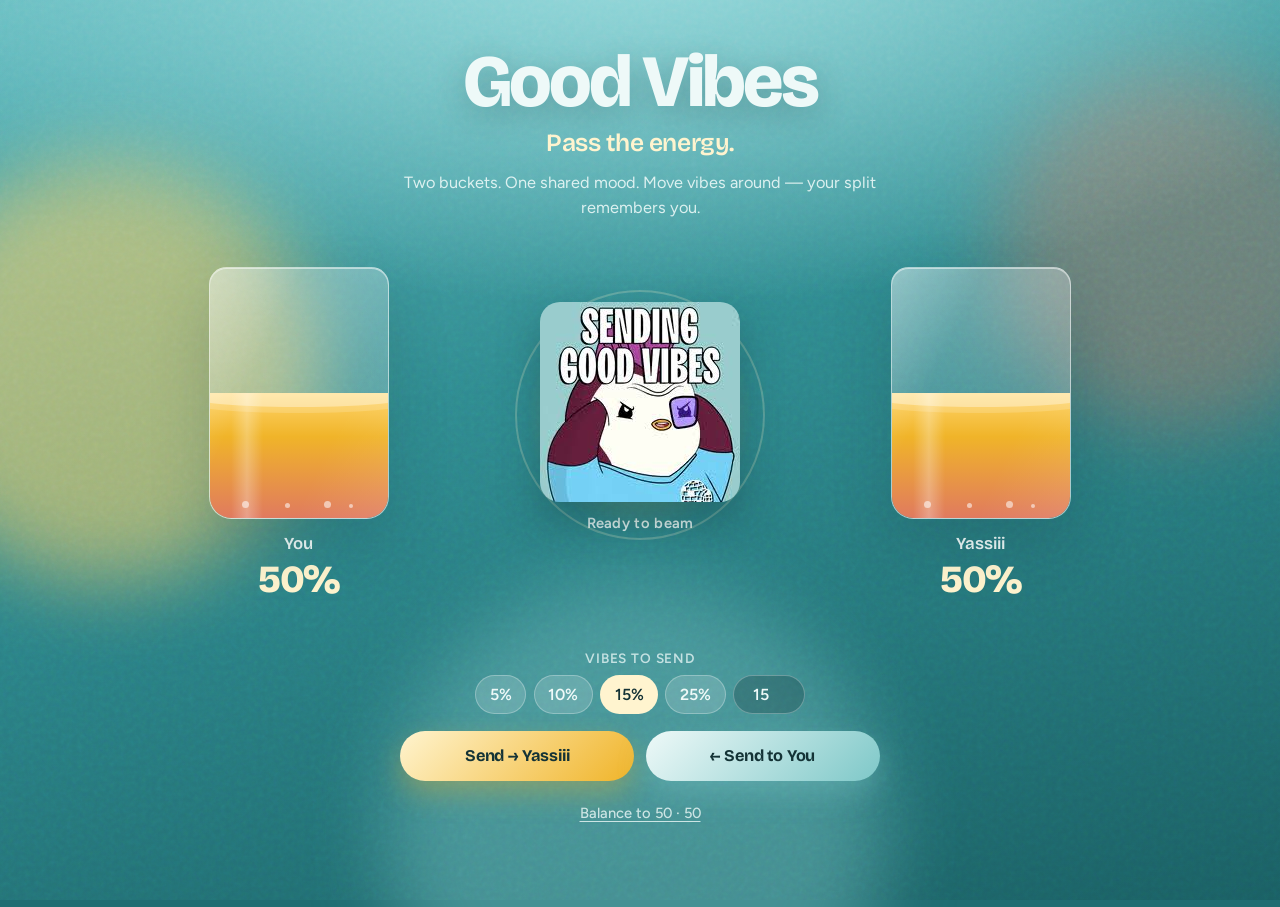
==== index.html @ e9e6fb1e "Add files via upload" ====
<!DOCTYPE html>
<html lang="en">
  <head>
    <meta charset="UTF-8" />
    <meta name="viewport" content="width=device-width, initial-scale=1.0" />
    <title>Good Vibes Share</title>
    <meta
      name="description"
      content="Share positive energy between two vibe buckets. Your balance sticks around — no account needed."
    />
    <link rel="preconnect" href="https://fonts.googleapis.com" />
    <link rel="preconnect" href="https://fonts.gstatic.com" crossorigin />
    <link
      href="https://fonts.googleapis.com/css2?family=Bricolage+Grotesque:opsz,wght@12..96,600;12..96,800&family=Figtree:wght@400;500;600&display=swap"
      rel="stylesheet"
    />
    <link rel="stylesheet" href="styles.css" />
  </head>
  <body>
    <div class="atmosphere" aria-hidden="true">
      <div class="orb orb-a"></div>
      <div class="orb orb-b"></div>
      <div class="orb orb-c"></div>
      <div class="floaters" id="floaters"></div>
      <div class="grain"></div>
    </div>

    <main class="stage">
      <header class="brand">
        <p class="brand__name">Good Vibes</p>
        <h1 class="brand__line">Pass the energy.</h1>
        <p class="brand__sub">
          Two buckets. One shared mood. Move vibes around — your split remembers you.
        </p>
      </header>

      <section class="arena" aria-label="Vibe buckets">
        <article class="bucket" data-side="left">
          <div class="bucket__jar">
            <div class="bucket__liquid" id="liquid-left">
              <span class="bucket__shine"></span>
              <span class="bucket__wave"></span>
              <span class="bucket__wave bucket__wave--2"></span>
              <span class="bubbles" aria-hidden="true">
                <i></i><i></i><i></i><i></i>
              </span>
            </div>
            <div class="bucket__glass"></div>
          </div>
          <div class="bucket__meta">
            <h2 class="bucket__label">You</h2>
            <p class="bucket__pct" id="pct-left">50%</p>
          </div>
        </article>

        <div class="transmitter">
          <div class="transmitter__aura" aria-hidden="true"></div>
          <div class="transmitter__ring transmitter__ring--idle" aria-hidden="true"></div>
          <div class="transmitter__ring transmitter__ring--idle transmitter__ring--idle-2" aria-hidden="true"></div>
          <div class="transmitter__ring" aria-hidden="true"></div>
          <div class="transmitter__ring transmitter__ring--delay" aria-hidden="true"></div>
          <img
            class="transmitter__img"
            src="assets/vibe-sender.jpeg"
            width="200"
            height="200"
            alt="Cartoon bird intensely sending good vibes"
          />
          <p class="transmitter__caption" id="status">Ready to beam</p>
        </div>

        <article class="bucket" data-side="right">
          <div class="bucket__jar">
            <div class="bucket__liquid" id="liquid-right">
              <span class="bucket__shine"></span>
              <span class="bucket__wave"></span>
              <span class="bucket__wave bucket__wave--2"></span>
              <span class="bubbles" aria-hidden="true">
                <i></i><i></i><i></i><i></i>
              </span>
            </div>
            <div class="bucket__glass"></div>
          </div>
          <div class="bucket__meta">
            <h2 class="bucket__label">Yassiii</h2>
            <p class="bucket__pct" id="pct-right">50%</p>
          </div>
        </article>
      </section>

      <section class="controls" aria-label="Share vibes">
        <label class="amount">
          <span class="amount__label">Vibes to send</span>
          <div class="amount__row">
            <button type="button" class="chip" data-amount="5">5%</button>
            <button type="button" class="chip" data-amount="10">10%</button>
            <button type="button" class="chip is-active" data-amount="15">15%</button>
            <button type="button" class="chip" data-amount="25">25%</button>
            <input
              id="amount"
              class="amount__input"
              type="number"
              min="1"
              max="100"
              value="15"
              inputmode="numeric"
              aria-label="Custom percentage"
            />
          </div>
        </label>

        <div class="actions">
          <button type="button" class="send send--to-right" id="send-right">
            Send → Yassiii
          </button>
          <button type="button" class="send send--to-left" id="send-left">
            ← Send to You
          </button>
        </div>

        <button type="button" class="reset" id="reset">Balance to 50 · 50</button>
      </section>
    </main>

    <div class="beam-layer" id="beams" aria-hidden="true"></div>

    <script src="app.js"></script>
  </body>
</html>
---- styles.css ----
:root {
  --teal-deep: #1a5f63;
  --teal: #2f8a8f;
  --teal-soft: #7ec8c8;
  --sky: #b8e4e6;
  --foam: #eef9f8;
  --ink: #143336;
  --ink-soft: rgba(20, 51, 54, 0.72);
  --amber: #f0b429;
  --amber-hot: #ffd56a;
  --coral: #e07a5f;
  --plum: #5c3a4a;
  --glass: rgba(255, 255, 255, 0.22);
  --glass-edge: rgba(255, 255, 255, 0.55);
  --shadow: 0 24px 60px rgba(20, 51, 54, 0.18);
  --ease: cubic-bezier(0.22, 1, 0.36, 1);
  --left: 50;
  --right: 50;
}

*,
*::before,
*::after {
  box-sizing: border-box;
}

html {
  scroll-behavior: smooth;
}

body {
  margin: 0;
  min-height: 100vh;
  font-family: "Figtree", system-ui, sans-serif;
  color: var(--ink);
  background: #1f6d72;
  overflow-x: hidden;
}

.atmosphere {
  position: fixed;
  inset: 0;
  z-index: 0;
  background:
    radial-gradient(120% 80% at 50% -10%, #9fe0e2 0%, transparent 55%),
    linear-gradient(165deg, #5fb8bc 0%, #2f8a8f 42%, #1a5f63 100%);
  pointer-events: none;
}

.orb {
  position: absolute;
  border-radius: 50%;
  filter: blur(40px);
  opacity: 0.55;
  animation: drift 18s var(--ease) infinite alternate;
}

.orb-a {
  width: min(48vw, 420px);
  height: min(48vw, 420px);
  left: -8%;
  top: 18%;
  background: #ffd56a;
  animation-duration: 22s;
}

.orb-b {
  width: min(40vw, 360px);
  height: min(40vw, 360px);
  right: -6%;
  top: 8%;
  background: #e07a5f;
  opacity: 0.35;
  animation-duration: 16s;
  animation-delay: -4s;
}

.orb-c {
  width: min(55vw, 500px);
  height: min(55vw, 500px);
  left: 30%;
  bottom: -20%;
  background: #7ec8c8;
  opacity: 0.4;
  animation-duration: 26s;
  animation-delay: -8s;
}

.grain {
  position: absolute;
  inset: 0;
  opacity: 0.12;
  background-image: url("data:image/svg+xml,%3Csvg viewBox='0 0 200 200' xmlns='http://www.w3.org/2000/svg'%3E%3Cfilter id='n'%3E%3CfeTurbulence type='fractalNoise' baseFrequency='0.85' numOctaves='4' stitchTiles='stitch'/%3E%3C/filter%3E%3Crect width='100%25' height='100%25' filter='url(%23n)'/%3E%3C/svg%3E");
  mix-blend-mode: overlay;
}

@keyframes drift {
  from {
    transform: translate3d(0, 0, 0) scale(1);
  }
  to {
    transform: translate3d(24px, -30px, 0) scale(1.08);
  }
}

.stage {
  position: relative;
  z-index: 1;
  width: min(1100px, calc(100% - 2rem));
  margin: 0 auto;
  padding: clamp(1.5rem, 4vw, 3rem) 0 clamp(3rem, 8vw, 5rem);
  display: grid;
  gap: clamp(1.75rem, 4vw, 3rem);
}

.brand {
  text-align: center;
  max-width: 34rem;
  margin: 0 auto;
  animation: rise 0.9s var(--ease) both;
}

.brand__name {
  margin: 0;
  font-family: "Bricolage Grotesque", sans-serif;
  font-weight: 800;
  font-size: clamp(2.6rem, 8vw, 4.6rem);
  letter-spacing: -0.04em;
  line-height: 0.95;
  color: var(--foam);
  text-shadow: 0 8px 30px rgba(20, 51, 54, 0.25);
  animation: title-glow 3.5s ease-in-out infinite;
}

@keyframes title-glow {
  0%,
  100% {
    text-shadow: 0 8px 30px rgba(20, 51, 54, 0.25);
    filter: brightness(1);
  }
  50% {
    text-shadow:
      0 8px 30px rgba(20, 51, 54, 0.25),
      0 0 28px rgba(255, 244, 207, 0.45);
    filter: brightness(1.08);
  }
}

.floaters {
  position: absolute;
  inset: 0;
  overflow: hidden;
}

.floater {
  position: absolute;
  bottom: -40px;
  width: 8px;
  height: 8px;
  border-radius: 50%;
  background: radial-gradient(circle, #fff4cf 0%, rgba(240, 180, 41, 0.5) 55%, transparent 70%);
  opacity: 0;
  animation: float-up linear infinite;
  filter: blur(0.2px);
}

@keyframes float-up {
  0% {
    opacity: 0;
    transform: translateY(0) scale(0.5);
  }
  12% {
    opacity: 0.85;
  }
  100% {
    opacity: 0;
    transform: translateY(-110vh) scale(1.15) translateX(20px);
  }
}

.brand__line {
  margin: 0.65rem 0 0;
  font-family: "Bricolage Grotesque", sans-serif;
  font-weight: 600;
  font-size: clamp(1.15rem, 3vw, 1.55rem);
  letter-spacing: -0.02em;
  color: #fff4cf;
}

.brand__sub {
  margin: 0.75rem 0 0;
  font-size: 1.02rem;
  line-height: 1.5;
  color: rgba(238, 249, 248, 0.88);
}

.arena {
  display: grid;
  grid-template-columns: 1fr auto 1fr;
  align-items: end;
  gap: clamp(0.75rem, 3vw, 2rem);
  animation: rise 1s var(--ease) 0.12s both;
}

.bucket {
  display: grid;
  justify-items: center;
  gap: 0.85rem;
}

.bucket__jar {
  position: relative;
  width: min(100%, 180px);
  aspect-ratio: 3 / 4.2;
  border-radius: 1.1rem 1.1rem 1.4rem 1.4rem;
  background: linear-gradient(180deg, rgba(255, 255, 255, 0.28), rgba(255, 255, 255, 0.08));
  border: 1.5px solid var(--glass-edge);
  box-shadow: var(--shadow), inset 0 1px 0 rgba(255, 255, 255, 0.5);
  overflow: hidden;
  backdrop-filter: blur(8px);
}

.bucket__liquid {
  position: absolute;
  left: 0;
  right: 0;
  bottom: 0;
  height: calc(var(--fill, 50) * 1%);
  background:
    linear-gradient(180deg, var(--amber-hot) 0%, var(--amber) 35%, var(--coral) 100%);
  transition: height 0.85s var(--ease);
  overflow: hidden;
}

.bucket__wave {
  position: absolute;
  left: -20%;
  top: -14px;
  width: 140%;
  height: 28px;
  border-radius: 50%;
  background: rgba(255, 255, 255, 0.35);
  animation: wave 2.4s ease-in-out infinite;
}

.bucket__wave--2 {
  top: -8px;
  opacity: 0.45;
  animation: wave 3.2s ease-in-out infinite reverse;
  animation-delay: -0.6s;
}

.bubbles {
  position: absolute;
  inset: 0;
  pointer-events: none;
}

.bubbles i {
  position: absolute;
  bottom: 8%;
  width: 7px;
  height: 7px;
  border-radius: 50%;
  background: rgba(255, 255, 255, 0.55);
  animation: bubble 3.6s ease-in infinite;
}

.bubbles i:nth-child(1) {
  left: 18%;
  animation-duration: 3.2s;
}
.bubbles i:nth-child(2) {
  left: 42%;
  width: 5px;
  height: 5px;
  animation-duration: 4.1s;
  animation-delay: 0.7s;
}
.bubbles i:nth-child(3) {
  left: 64%;
  animation-duration: 3.8s;
  animation-delay: 1.2s;
}
.bubbles i:nth-child(4) {
  left: 78%;
  width: 4px;
  height: 4px;
  animation-duration: 2.9s;
  animation-delay: 0.3s;
}

@keyframes bubble {
  0% {
    transform: translateY(0) scale(0.7);
    opacity: 0;
  }
  20% {
    opacity: 0.8;
  }
  100% {
    transform: translateY(-120%) scale(1);
    opacity: 0;
  }
}

.bucket__shine {
  position: absolute;
  inset: 0 auto 0 12%;
  width: 18%;
  background: linear-gradient(90deg, transparent, rgba(255, 255, 255, 0.28), transparent);
}

.bucket__glass {
  position: absolute;
  inset: 0;
  background: linear-gradient(115deg, rgba(255, 255, 255, 0.28) 0%, transparent 32%, transparent 68%, rgba(255, 255, 255, 0.1) 100%);
  pointer-events: none;
}

.bucket__meta {
  text-align: center;
}

.bucket__label {
  margin: 0;
  font-family: "Bricolage Grotesque", sans-serif;
  font-size: 1.05rem;
  font-weight: 600;
  color: var(--foam);
}

.bucket__pct {
  margin: 0.15rem 0 0;
  font-family: "Bricolage Grotesque", sans-serif;
  font-size: clamp(1.8rem, 5vw, 2.4rem);
  font-weight: 800;
  letter-spacing: -0.03em;
  color: #fff4cf;
  transition: transform 0.35s var(--ease);
}

.bucket.is-pulse .bucket__pct {
  transform: scale(1.08);
}

.bucket.is-pulse .bucket__jar {
  animation: jar-glow 0.7s var(--ease);
}

@keyframes wave {
  0%,
  100% {
    transform: translateX(0) scaleY(1);
  }
  50% {
    transform: translateX(10%) scaleY(1.15);
  }
}

@keyframes jar-glow {
  0%,
  100% {
    box-shadow: var(--shadow), inset 0 1px 0 rgba(255, 255, 255, 0.5);
  }
  50% {
    box-shadow:
      0 0 0 4px rgba(255, 213, 106, 0.35),
      0 24px 60px rgba(20, 51, 54, 0.18),
      inset 0 1px 0 rgba(255, 255, 255, 0.5);
  }
}

.transmitter {
  position: relative;
  display: grid;
  justify-items: center;
  gap: 0.75rem;
  padding-bottom: 2.2rem;
  align-self: center;
}

.transmitter__aura {
  position: absolute;
  top: 50%;
  left: 50%;
  width: min(48vw, 230px);
  aspect-ratio: 1;
  translate: -50% -58%;
  border-radius: 50%;
  background: radial-gradient(circle, rgba(255, 213, 106, 0.45) 0%, transparent 70%);
  animation: aura-breathe 2.8s ease-in-out infinite;
  pointer-events: none;
  z-index: 1;
}

.transmitter__img {
  position: relative;
  z-index: 2;
  width: min(42vw, 200px);
  height: auto;
  border-radius: 1.25rem;
  box-shadow: 0 18px 40px rgba(20, 51, 54, 0.35);
  transform-origin: center;
  animation: float-bob 3.4s ease-in-out infinite;
  transition: filter 0.35s var(--ease);
}

.transmitter.is-sending .transmitter__img {
  animation: concentrate 0.9s var(--ease);
  filter: saturate(1.2) contrast(1.08) brightness(1.05);
}

.transmitter__ring {
  position: absolute;
  top: 50%;
  left: 50%;
  width: min(52vw, 250px);
  aspect-ratio: 1;
  translate: -50% -58%;
  border: 2px solid rgba(255, 244, 207, 0.35);
  border-radius: 50%;
  opacity: 0;
  pointer-events: none;
  z-index: 1;
}

.transmitter__ring--idle {
  opacity: 0.35;
  animation: idle-ring 3.2s ease-out infinite;
}

.transmitter__ring--idle-2 {
  animation-delay: 1.6s;
}

.transmitter.is-sending .transmitter__ring:not(.transmitter__ring--idle) {
  animation: ripple 1s var(--ease);
}

.transmitter.is-sending .transmitter__ring--delay {
  animation-delay: 0.18s;
}

.transmitter__caption {
  margin: 0;
  font-size: 0.92rem;
  font-weight: 600;
  letter-spacing: 0.02em;
  color: rgba(238, 249, 248, 0.9);
  min-height: 1.25em;
  transition: opacity 0.25s ease, transform 0.25s ease;
}

.transmitter__caption.is-flash {
  animation: caption-pop 0.55s var(--ease);
}

@keyframes float-bob {
  0%,
  100% {
    transform: translateY(0) rotate(0deg);
  }
  50% {
    transform: translateY(-10px) rotate(0.6deg);
  }
}

@keyframes aura-breathe {
  0%,
  100% {
    opacity: 0.45;
    transform: scale(0.92);
  }
  50% {
    opacity: 0.85;
    transform: scale(1.08);
  }
}

@keyframes idle-ring {
  0% {
    opacity: 0.45;
    transform: scale(0.78);
  }
  100% {
    opacity: 0;
    transform: scale(1.2);
  }
}

@keyframes caption-pop {
  0% {
    transform: translateY(4px);
    opacity: 0.4;
  }
  40% {
    transform: translateY(-2px);
    opacity: 1;
  }
  100% {
    transform: translateY(0);
    opacity: 1;
  }
}

@keyframes concentrate {
  0%,
  100% {
    transform: scale(1) rotate(0deg);
  }
  30% {
    transform: scale(1.04) rotate(-1.5deg);
  }
  55% {
    transform: scale(0.98) rotate(1.5deg);
  }
  75% {
    transform: scale(1.06) rotate(0deg);
  }
}

@keyframes ripple {
  0% {
    opacity: 0.7;
    transform: scale(0.72);
  }
  100% {
    opacity: 0;
    transform: scale(1.25);
  }
}

.controls {
  display: grid;
  gap: 1.1rem;
  justify-items: center;
  animation: rise 1.05s var(--ease) 0.2s both;
}

.amount {
  display: grid;
  gap: 0.55rem;
  width: min(100%, 420px);
}

.amount__label {
  text-align: center;
  font-size: 0.85rem;
  font-weight: 600;
  letter-spacing: 0.06em;
  text-transform: uppercase;
  color: rgba(238, 249, 248, 0.75);
}

.amount__row {
  display: flex;
  flex-wrap: wrap;
  justify-content: center;
  gap: 0.45rem;
}

.chip,
.amount__input,
.send,
.reset {
  font: inherit;
  border: 0;
  cursor: pointer;
}

.chip {
  padding: 0.55rem 0.85rem;
  border-radius: 999px;
  background: rgba(255, 255, 255, 0.16);
  color: var(--foam);
  border: 1px solid rgba(255, 255, 255, 0.28);
  font-weight: 600;
  transition: background 0.2s ease, transform 0.2s ease;
}

.chip:hover {
  background: rgba(255, 255, 255, 0.28);
}

.chip.is-active {
  background: #fff4cf;
  color: var(--ink);
  border-color: transparent;
}

.amount__input {
  width: 4.5rem;
  padding: 0.55rem 0.65rem;
  border-radius: 999px;
  text-align: center;
  background: rgba(20, 51, 54, 0.28);
  color: var(--foam);
  border: 1px solid rgba(255, 255, 255, 0.28);
  font-weight: 600;
}

.amount__input:focus {
  outline: 2px solid #fff4cf;
  outline-offset: 2px;
}

.actions {
  display: flex;
  flex-wrap: wrap;
  justify-content: center;
  gap: 0.7rem;
  width: min(100%, 480px);
}

.send {
  flex: 1 1 180px;
  padding: 0.95rem 1.2rem;
  border-radius: 999px;
  font-family: "Bricolage Grotesque", sans-serif;
  font-weight: 700;
  font-size: 1.02rem;
  letter-spacing: -0.01em;
  transition: transform 0.2s var(--ease), box-shadow 0.2s ease, filter 0.2s ease;
}

.send:hover {
  transform: translateY(-2px);
  filter: brightness(1.05);
}

.send:active {
  transform: translateY(0);
}

.send:disabled {
  opacity: 0.45;
  cursor: not-allowed;
  transform: none;
  filter: none;
}

.send--to-right {
  background: linear-gradient(135deg, #fff4cf, #f0b429);
  color: var(--ink);
  box-shadow: 0 12px 28px rgba(240, 180, 41, 0.35);
}

.send--to-left {
  background: linear-gradient(135deg, #eef9f8, #7ec8c8);
  color: var(--ink);
  box-shadow: 0 12px 28px rgba(126, 200, 200, 0.35);
}

.reset {
  background: transparent;
  color: rgba(238, 249, 248, 0.8);
  text-decoration: underline;
  text-underline-offset: 0.2em;
  font-size: 0.92rem;
  font-weight: 500;
  padding: 0.35rem;
}

.reset:hover {
  color: #fff4cf;
}

.beam-layer {
  position: fixed;
  inset: 0;
  pointer-events: none;
  z-index: 3;
  overflow: hidden;
}

.spark {
  position: absolute;
  width: 10px;
  height: 10px;
  border-radius: 50%;
  background: radial-gradient(circle, #fff4cf 0%, #f0b429 55%, transparent 70%);
  animation: spark-fly 0.85s var(--ease) forwards;
  filter: drop-shadow(0 0 6px rgba(255, 213, 106, 0.8));
}

.beam {
  position: absolute;
  height: 3px;
  border-radius: 999px;
  background: linear-gradient(90deg, transparent, #fff4cf, #f0b429, transparent);
  transform-origin: left center;
  opacity: 0;
  animation: beam-flash 0.7s var(--ease) forwards;
  filter: drop-shadow(0 0 8px rgba(255, 213, 106, 0.9));
}

@keyframes beam-flash {
  0% {
    opacity: 0;
    transform: scaleX(0.15);
  }
  35% {
    opacity: 1;
  }
  100% {
    opacity: 0;
    transform: scaleX(1);
  }
}

@keyframes spark-fly {
  0% {
    opacity: 1;
    transform: translate(0, 0) scale(0.6);
  }
  100% {
    opacity: 0;
    transform: translate(var(--dx), var(--dy)) scale(1.2);
  }
}

@keyframes rise {
  from {
    opacity: 0;
    transform: translateY(18px);
  }
  to {
    opacity: 1;
    transform: translateY(0);
  }
}

@media (max-width: 720px) {
  .arena {
    grid-template-columns: 1fr 1fr;
    grid-template-areas:
      "tx tx"
      "left right";
    align-items: start;
  }

  .transmitter {
    grid-area: tx;
    padding-bottom: 0.5rem;
  }

  .bucket[data-side="left"] {
    grid-area: left;
  }

  .bucket[data-side="right"] {
    grid-area: right;
  }

  .bucket__jar {
    width: min(100%, 140px);
  }
}

@media (prefers-reduced-motion: reduce) {
  *,
  *::before,
  *::after {
    animation: none !important;
    transition: none !important;
  }
}
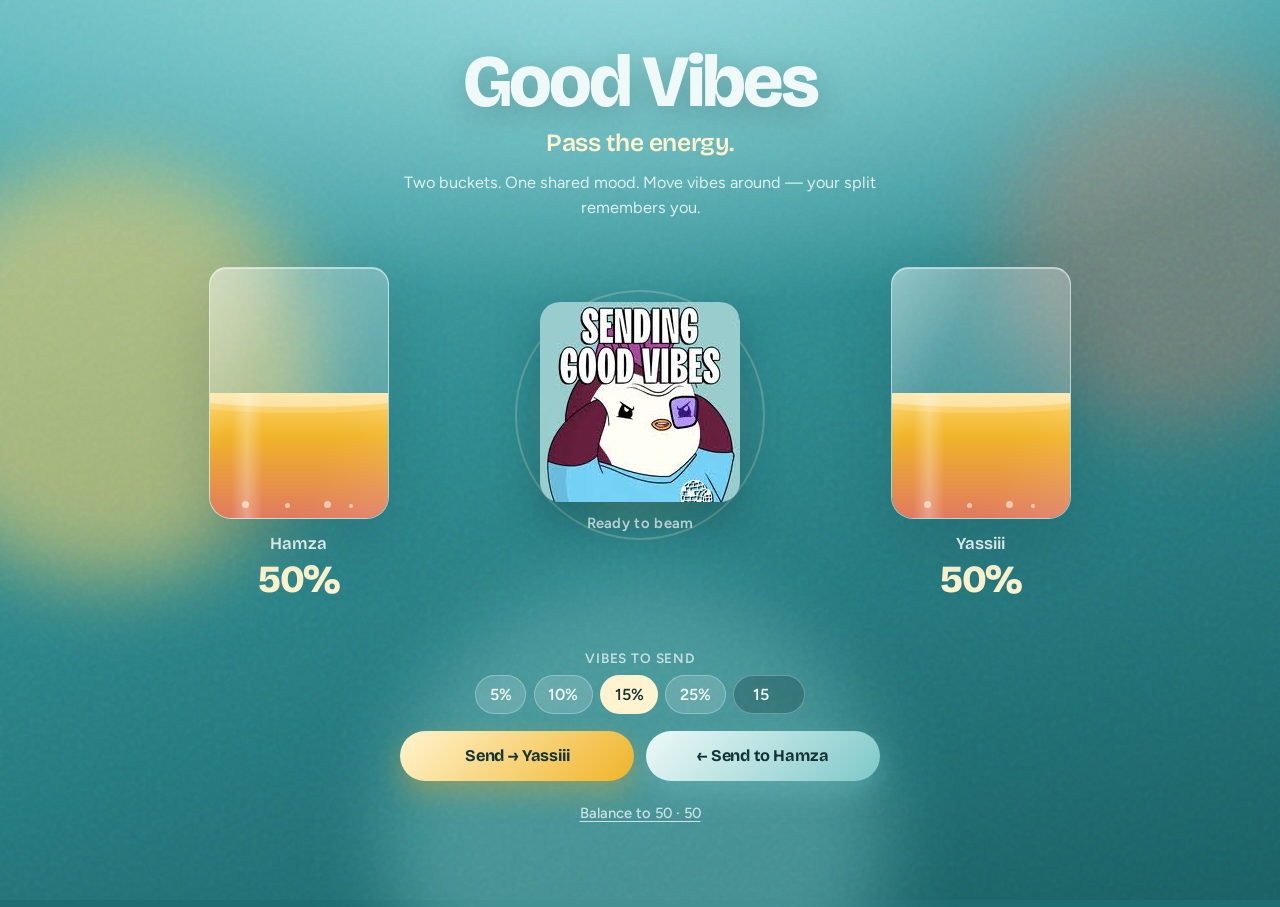
==== commit 74d715d5: "Update index.html" ====
--- a/index.html
+++ b/index.html
@@ -48,7 +48,7 @@
             <div class="bucket__glass"></div>
           </div>
           <div class="bucket__meta">
-            <h2 class="bucket__label">You</h2>
+            <h2 class="bucket__label">Hamza</h2>
             <p class="bucket__pct" id="pct-left">50%</p>
           </div>
         </article>
@@ -114,7 +114,7 @@
             Send → Yassiii
           </button>
           <button type="button" class="send send--to-left" id="send-left">
-            ← Send to You
+            ← Send to Hamza
           </button>
         </div>
 
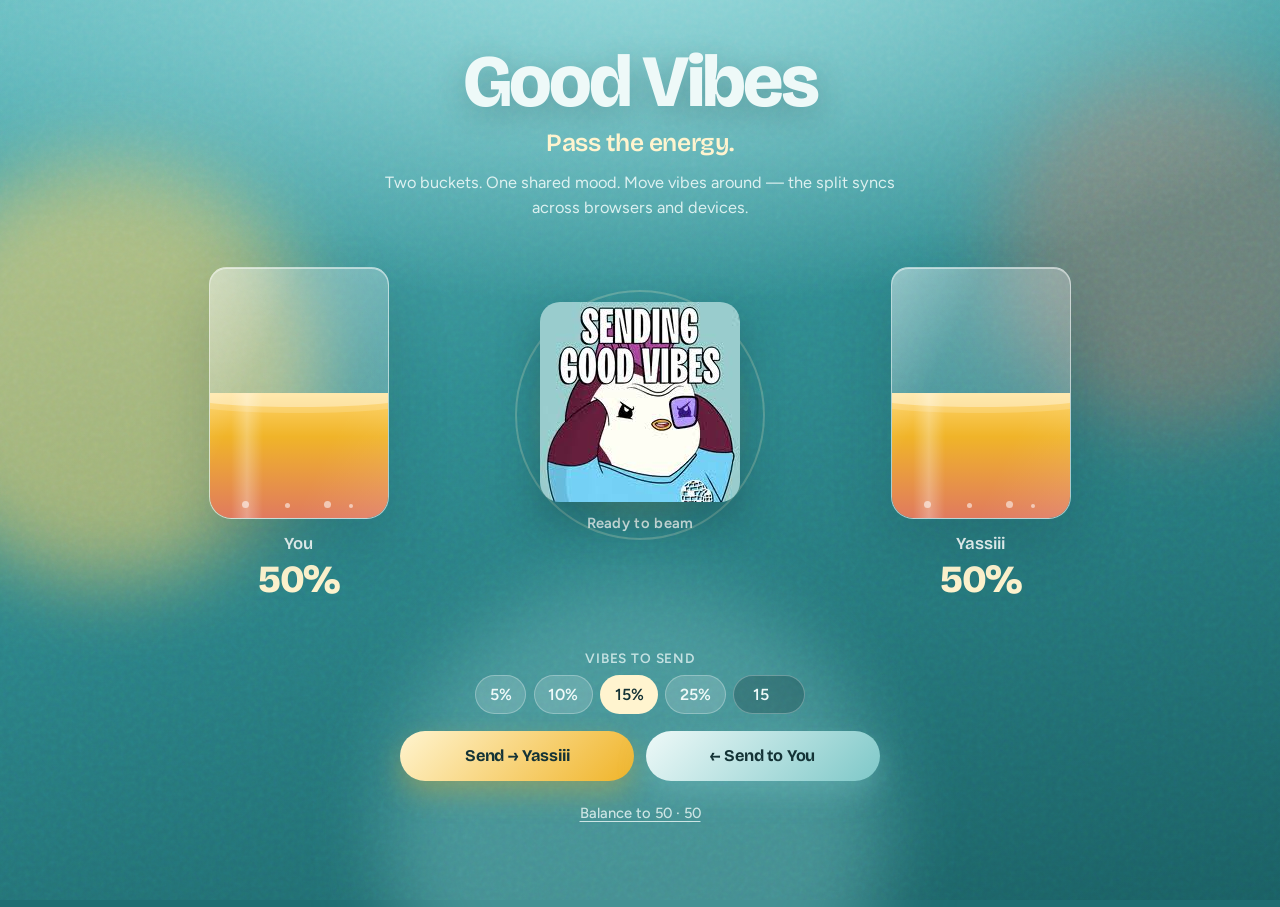
==== commit 0bc50e2c: "Add files via upload" ====
--- a/index.html
+++ b/index.html
@@ -30,7 +30,7 @@
         <p class="brand__name">Good Vibes</p>
         <h1 class="brand__line">Pass the energy.</h1>
         <p class="brand__sub">
-          Two buckets. One shared mood. Move vibes around — your split remembers you.
+          Two buckets. One shared mood. Move vibes around — the split syncs across browsers and devices.
         </p>
       </header>
 
@@ -48,7 +48,7 @@
             <div class="bucket__glass"></div>
           </div>
           <div class="bucket__meta">
-            <h2 class="bucket__label">Hamza</h2>
+            <h2 class="bucket__label">You</h2>
             <p class="bucket__pct" id="pct-left">50%</p>
           </div>
         </article>
@@ -114,7 +114,7 @@
             Send → Yassiii
           </button>
           <button type="button" class="send send--to-left" id="send-left">
-            ← Send to Hamza
+            ← Send to You
           </button>
         </div>
 
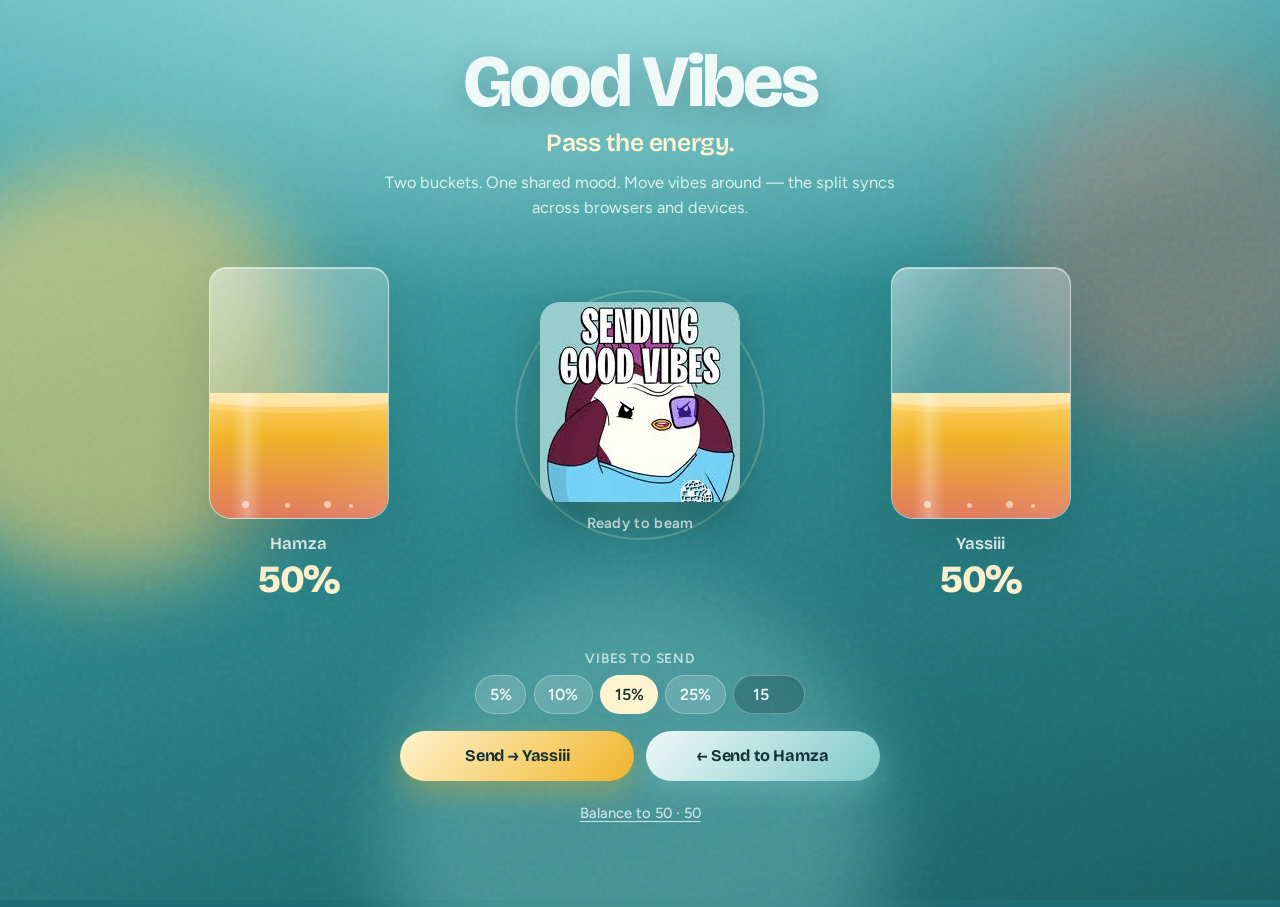
==== commit 2ba1714b: "Update index.html" ====
--- a/index.html
+++ b/index.html
@@ -48,7 +48,7 @@
             <div class="bucket__glass"></div>
           </div>
           <div class="bucket__meta">
-            <h2 class="bucket__label">You</h2>
+            <h2 class="bucket__label">Hamza</h2>
             <p class="bucket__pct" id="pct-left">50%</p>
           </div>
         </article>
@@ -114,7 +114,7 @@
             Send → Yassiii
           </button>
           <button type="button" class="send send--to-left" id="send-left">
-            ← Send to You
+            ← Send to Hamza
           </button>
         </div>
 
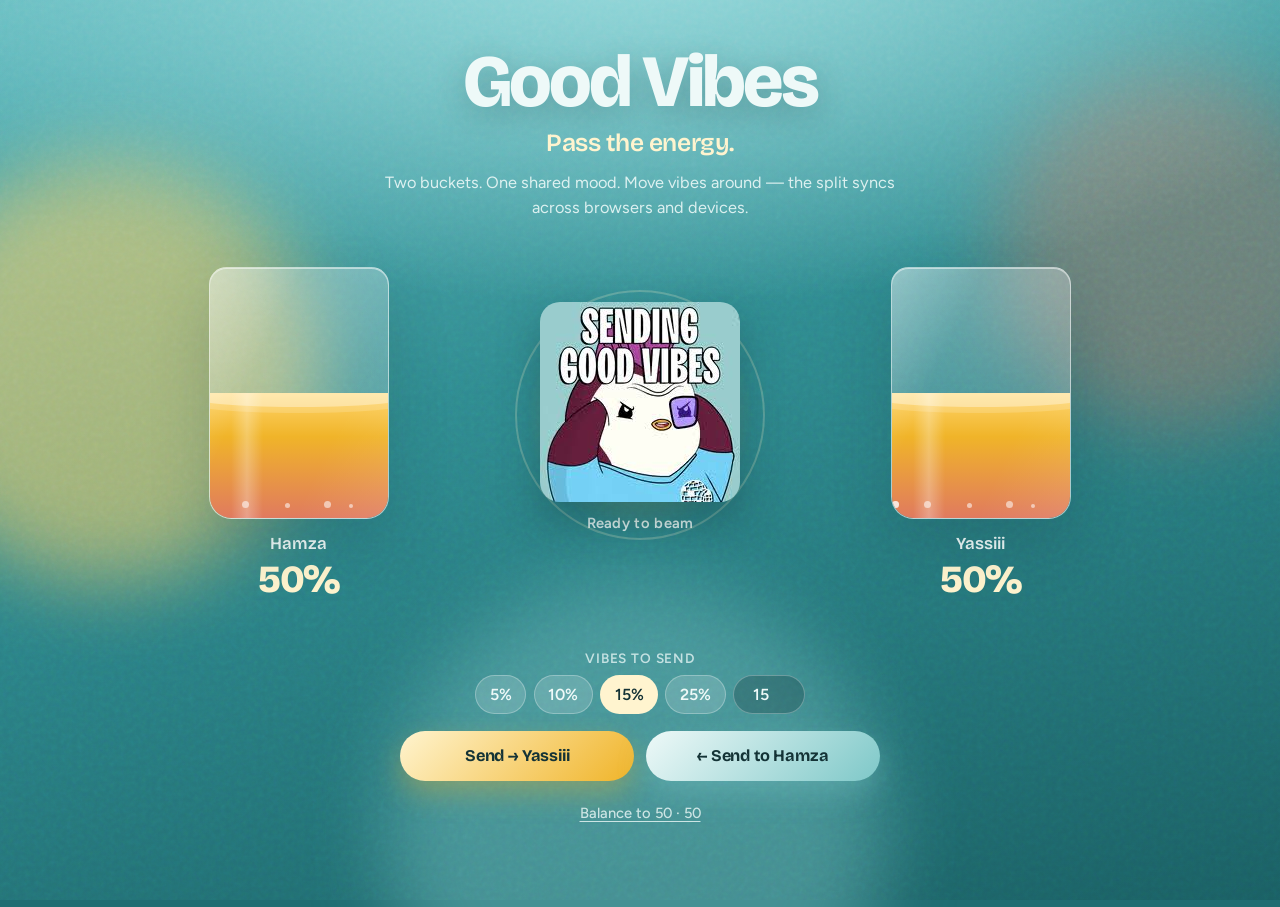
==== commit 63262c94: "Add files via upload" ====
--- a/index.html
+++ b/index.html
@@ -33,6 +33,16 @@
           Two buckets. One shared mood. Move vibes around — the split syncs across browsers and devices.
         </p>
       </header>
+
+      <aside class="emergency-banner" id="emergency-banner" hidden>
+        <p class="emergency-banner__eyebrow">Emergency vibe protocol</p>
+        <p class="emergency-banner__title" id="emergency-message">
+          Yassiii’s bucket can’t hold this much love
+        </p>
+        <p class="emergency-banner__sub">
+          Overflow engaged · send back to Hamza to cool it down
+        </p>
+      </aside>
 
       <section class="arena" aria-label="Vibe buckets">
         <article class="bucket" data-side="left">
@@ -70,13 +80,21 @@
         </div>
 
         <article class="bucket" data-side="right">
+          <div class="bucket__overflow" aria-hidden="true">
+            <div class="bucket__splash"></div>
+            <div class="bucket__wave-lip">
+              <i></i><i></i><i></i>
+            </div>
+            <div class="bucket__cascade bucket__cascade--left"></div>
+            <div class="bucket__cascade bucket__cascade--right"></div>
+          </div>
           <div class="bucket__jar">
             <div class="bucket__liquid" id="liquid-right">
               <span class="bucket__shine"></span>
               <span class="bucket__wave"></span>
               <span class="bucket__wave bucket__wave--2"></span>
               <span class="bubbles" aria-hidden="true">
-                <i></i><i></i><i></i><i></i>
+                <i></i><i></i><i></i><i></i><i></i><i></i>
               </span>
             </div>
             <div class="bucket__glass"></div>
@@ -84,6 +102,7 @@
           <div class="bucket__meta">
             <h2 class="bucket__label">Yassiii</h2>
             <p class="bucket__pct" id="pct-right">50%</p>
+            <p class="bucket__overflow-tag" id="overflow-tag" hidden>OVERFLOW</p>
           </div>
         </article>
       </section>
@@ -100,13 +119,17 @@
               id="amount"
               class="amount__input"
               type="number"
-              min="1"
+              min="0.5"
               max="100"
+              step="0.5"
               value="15"
-              inputmode="numeric"
+              inputmode="decimal"
               aria-label="Custom percentage"
             />
           </div>
+          <p class="amount__hint" id="amount-hint" hidden>
+            Emergency code armed — hit Send → Yassiii to flood the vibes
+          </p>
         </label>
 
         <div class="actions">
@@ -123,6 +146,7 @@
     </main>
 
     <div class="beam-layer" id="beams" aria-hidden="true"></div>
+    <div class="emergency-veil" id="emergency-veil" aria-hidden="true"></div>
 
     <script src="app.js"></script>
   </body>
--- a/styles.css
+++ b/styles.css
@@ -206,6 +206,501 @@
   display: grid;
   justify-items: center;
   gap: 0.85rem;
+  position: relative;
+}
+
+.bucket__overflow {
+  position: absolute;
+  top: -28px;
+  left: 50%;
+  translate: -50% 0;
+  width: min(118%, 210px);
+  height: calc(100% + 28px);
+  z-index: 3;
+  pointer-events: none;
+  opacity: 0;
+  visibility: hidden;
+}
+
+.bucket__splash {
+  position: absolute;
+  top: 10px;
+  left: 50%;
+  width: 78%;
+  aspect-ratio: 1;
+  translate: -50% 0;
+  border-radius: 50%;
+  border: 2px solid rgba(255, 244, 207, 0.45);
+  opacity: 0;
+}
+
+.bucket__wave-lip {
+  position: absolute;
+  top: 6px;
+  left: 14%;
+  right: 14%;
+  height: 28px;
+}
+
+.bucket__wave-lip i {
+  position: absolute;
+  left: 0;
+  right: 0;
+  bottom: 0;
+  height: 18px;
+  border-radius: 50%;
+  background: linear-gradient(180deg, #fff8d6 0%, #ffd56a 55%, #f0b429 100%);
+  box-shadow: 0 4px 14px rgba(240, 180, 41, 0.35);
+}
+
+.bucket__wave-lip i:nth-child(1) {
+  height: 16px;
+  opacity: 0.95;
+}
+
+.bucket__wave-lip i:nth-child(2) {
+  left: -6%;
+  right: -6%;
+  height: 20px;
+  opacity: 0.7;
+  filter: blur(0.4px);
+}
+
+.bucket__wave-lip i:nth-child(3) {
+  left: 8%;
+  right: 8%;
+  height: 14px;
+  opacity: 0.85;
+  background: linear-gradient(180deg, #fff 0%, #fff4cf 40%, transparent 100%);
+}
+
+.bucket__cascade {
+  position: absolute;
+  top: 22px;
+  width: 18px;
+  height: 58%;
+  border-radius: 40px;
+  background:
+    linear-gradient(
+      180deg,
+      rgba(255, 248, 214, 0.95) 0%,
+      rgba(255, 213, 106, 0.85) 28%,
+      rgba(240, 180, 41, 0.55) 62%,
+      transparent 100%
+    );
+  filter: blur(0.3px);
+  mask-image: linear-gradient(180deg, #000 0%, #000 55%, transparent 100%);
+}
+
+.bucket__cascade--left {
+  left: 2%;
+  transform: rotate(8deg);
+  transform-origin: top center;
+}
+
+.bucket__cascade--right {
+  right: 2%;
+  transform: rotate(-8deg);
+  transform-origin: top center;
+  width: 15px;
+}
+
+.bucket__cascade::after {
+  content: "";
+  position: absolute;
+  inset: 0;
+  border-radius: inherit;
+  background: linear-gradient(
+    180deg,
+    transparent 0%,
+    rgba(255, 255, 255, 0.55) 18%,
+    transparent 40%,
+    rgba(255, 255, 255, 0.25) 68%,
+    transparent 100%
+  );
+  background-size: 100% 220%;
+}
+
+.bucket__overflow-tag {
+  margin: 0.2rem 0 0;
+  font-family: "Bricolage Grotesque", sans-serif;
+  font-size: 0.78rem;
+  font-weight: 800;
+  letter-spacing: 0.14em;
+  color: #fff4cf;
+  text-shadow: 0 0 16px rgba(255, 213, 106, 0.8);
+}
+
+.amount__hint {
+  margin: 0.15rem 0 0;
+  text-align: center;
+  font-size: 0.82rem;
+  font-weight: 600;
+  color: #fff4cf;
+  animation: hint-pulse 1.4s ease-in-out infinite;
+}
+
+.emergency-banner {
+  width: min(100%, 36rem);
+  margin: 0 auto;
+  padding: 1rem 1.25rem 1.15rem;
+  text-align: center;
+  border-radius: 1.35rem;
+  background:
+    linear-gradient(145deg, rgba(255, 248, 214, 0.22), rgba(240, 180, 41, 0.16)),
+    rgba(20, 51, 54, 0.28);
+  border: 1px solid rgba(255, 244, 207, 0.45);
+  box-shadow:
+    0 18px 40px rgba(20, 51, 54, 0.2),
+    inset 0 1px 0 rgba(255, 255, 255, 0.28);
+  backdrop-filter: blur(10px);
+  animation: banner-in 0.55s var(--ease) both;
+}
+
+.emergency-banner__eyebrow {
+  margin: 0;
+  font-size: 0.72rem;
+  font-weight: 700;
+  letter-spacing: 0.16em;
+  text-transform: uppercase;
+  color: rgba(255, 244, 207, 0.78);
+}
+
+.emergency-banner__title {
+  margin: 0.4rem 0 0;
+  font-family: "Bricolage Grotesque", sans-serif;
+  font-size: clamp(1.15rem, 3.4vw, 1.55rem);
+  font-weight: 800;
+  letter-spacing: -0.02em;
+  line-height: 1.2;
+  color: #fff8d6;
+  text-shadow: 0 0 24px rgba(255, 213, 106, 0.35);
+}
+
+.emergency-banner__sub {
+  margin: 0.45rem 0 0;
+  font-size: 0.92rem;
+  color: rgba(238, 249, 248, 0.88);
+}
+
+@keyframes hint-pulse {
+  0%,
+  100% {
+    opacity: 0.7;
+  }
+  50% {
+    opacity: 1;
+  }
+}
+
+@keyframes banner-in {
+  from {
+    opacity: 0;
+    transform: translateY(-10px) scale(0.98);
+  }
+  to {
+    opacity: 1;
+    transform: translateY(0) scale(1);
+  }
+}
+
+/* —— Emergency overflow mode —— */
+body.is-emergency {
+  --emergency-glow: rgba(255, 213, 106, 0.55);
+}
+
+body.is-emergency .atmosphere {
+  filter: saturate(1.15) brightness(1.05);
+}
+
+body.is-emergency .orb-a {
+  opacity: 0.85;
+  animation-duration: 8s;
+}
+
+body.is-emergency .orb-b {
+  opacity: 0.55;
+  background: #ffd56a;
+}
+
+.emergency-veil {
+  position: fixed;
+  inset: 0;
+  pointer-events: none;
+  z-index: 2;
+  opacity: 0;
+  background:
+    radial-gradient(ellipse 55% 70% at 78% 55%, rgba(255, 213, 106, 0.28), transparent 60%),
+    radial-gradient(ellipse 40% 50% at 50% 40%, rgba(255, 244, 207, 0.12), transparent 55%);
+  transition: opacity 0.6s ease;
+}
+
+body.is-emergency .emergency-veil {
+  opacity: 1;
+  animation: veil-pulse 2.4s ease-in-out infinite;
+}
+
+@keyframes veil-pulse {
+  0%,
+  100% {
+    opacity: 0.75;
+  }
+  50% {
+    opacity: 1;
+  }
+}
+
+body.is-emergency .bucket[data-side="right"] .bucket__jar {
+  animation: jar-quake 0.55s ease-in-out infinite;
+  box-shadow:
+    0 0 0 3px rgba(255, 213, 106, 0.45),
+    0 0 40px rgba(255, 213, 106, 0.45),
+    var(--shadow),
+    inset 0 1px 0 rgba(255, 255, 255, 0.5);
+}
+
+body.is-emergency .bucket[data-side="right"] .bucket__liquid {
+  height: 100% !important;
+  background:
+    linear-gradient(180deg, #fff8d6 0%, #ffd56a 25%, #f0b429 55%, #e07a5f 100%);
+  animation: liquid-glow 1.2s ease-in-out infinite;
+}
+
+body.is-emergency .bucket[data-side="right"] .bucket__wave,
+body.is-emergency .bucket[data-side="right"] .bucket__wave--2 {
+  animation-duration: 0.7s;
+  background: rgba(255, 255, 255, 0.55);
+}
+
+body.is-emergency .bucket[data-side="right"] .bucket__overflow {
+  opacity: 1;
+  visibility: visible;
+}
+
+body.is-emergency .bucket[data-side="right"] .bucket__wave-lip i:nth-child(1) {
+  animation: lip-bob 0.9s ease-in-out infinite;
+}
+
+body.is-emergency .bucket[data-side="right"] .bucket__wave-lip i:nth-child(2) {
+  animation: lip-bob 1.15s ease-in-out infinite reverse;
+}
+
+body.is-emergency .bucket[data-side="right"] .bucket__wave-lip i:nth-child(3) {
+  animation: lip-bob 0.75s ease-in-out infinite 0.1s;
+}
+
+body.is-emergency .bucket[data-side="right"] .bucket__cascade--left {
+  animation: cascade-sway-left 1.3s ease-in-out infinite;
+}
+
+body.is-emergency .bucket[data-side="right"] .bucket__cascade--right {
+  animation: cascade-sway-right 1.1s ease-in-out infinite;
+}
+
+body.is-emergency .bucket[data-side="right"] .bucket__cascade::after {
+  animation: cascade-flow 0.85s linear infinite;
+}
+
+body.is-emergency .bucket[data-side="right"] .bucket__splash {
+  animation: splash-ring 1.4s ease-out infinite;
+}
+
+body.is-emergency .bucket[data-side="right"] .bucket__pct {
+  animation: overflow-count 1.2s ease-in-out infinite;
+  color: #fff8d6;
+  text-shadow: 0 0 18px rgba(255, 213, 106, 0.9);
+}
+
+body.is-emergency .bucket[data-side="right"] .bucket__overflow-tag {
+  display: block;
+  animation: overflow-tag 1s ease-in-out infinite;
+}
+
+body.is-emergency .bucket[data-side="right"] .bubbles i {
+  animation-duration: 1.1s;
+  background: rgba(255, 255, 255, 0.85);
+}
+
+body.is-emergency .bucket[data-side="left"] {
+  opacity: 0.72;
+  filter: grayscale(0.15);
+}
+
+body.is-emergency .transmitter {
+  z-index: 4;
+}
+
+body.is-emergency .transmitter__img {
+  animation: emergency-concentrate 0.7s ease-in-out infinite !important;
+  filter: saturate(1.35) contrast(1.1) brightness(1.08);
+  box-shadow:
+    0 0 0 4px rgba(255, 213, 106, 0.35),
+    0 18px 50px rgba(240, 180, 41, 0.45);
+}
+
+body.is-emergency .transmitter__aura {
+  animation: aura-breathe 0.9s ease-in-out infinite;
+  background: radial-gradient(circle, rgba(255, 213, 106, 0.75) 0%, transparent 70%);
+  opacity: 1;
+}
+
+body.is-emergency .transmitter__ring--idle {
+  border-color: rgba(255, 213, 106, 0.65);
+  animation-duration: 1.4s;
+}
+
+body.is-emergency .transmitter__caption {
+  color: #fff4cf;
+  font-weight: 700;
+  letter-spacing: 0.04em;
+  text-transform: uppercase;
+  font-size: 0.86rem;
+}
+
+body.is-emergency .send--to-right {
+  opacity: 0.55;
+}
+
+body.is-emergency .send--to-left {
+  background: linear-gradient(135deg, #fff4cf, #ffd56a);
+  box-shadow: 0 0 0 2px rgba(255, 244, 207, 0.5), 0 14px 32px rgba(240, 180, 41, 0.45);
+  animation: rescue-pulse 1.5s ease-in-out infinite;
+}
+
+body.is-emergency .amount__input.is-armed {
+  background: rgba(240, 180, 41, 0.35);
+  border-color: #fff4cf;
+  color: #fff8d6;
+  box-shadow: 0 0 0 2px rgba(255, 213, 106, 0.35);
+}
+
+.spark--emergency {
+  background: radial-gradient(circle, #fff 0%, #fff4cf 40%, #f0b429 70%, transparent 75%);
+  filter: drop-shadow(0 0 10px rgba(255, 213, 106, 1));
+}
+
+@keyframes jar-quake {
+  0%,
+  100% {
+    transform: translateX(0) rotate(0deg);
+  }
+  25% {
+    transform: translateX(-1.5px) rotate(-0.4deg);
+  }
+  75% {
+    transform: translateX(1.5px) rotate(0.4deg);
+  }
+}
+
+@keyframes liquid-glow {
+  0%,
+  100% {
+    filter: brightness(1);
+  }
+  50% {
+    filter: brightness(1.12);
+  }
+}
+
+@keyframes lip-bob {
+  0%,
+  100% {
+    transform: scaleX(1) translateY(0);
+  }
+  50% {
+    transform: scaleX(1.06) translateY(-3px);
+  }
+}
+
+@keyframes cascade-sway-left {
+  0%,
+  100% {
+    transform: rotate(8deg) scaleY(1);
+    opacity: 0.85;
+  }
+  50% {
+    transform: rotate(3deg) scaleY(1.08);
+    opacity: 1;
+  }
+}
+
+@keyframes cascade-sway-right {
+  0%,
+  100% {
+    transform: rotate(-8deg) scaleY(1);
+    opacity: 0.85;
+  }
+  50% {
+    transform: rotate(-3deg) scaleY(1.08);
+    opacity: 1;
+  }
+}
+
+@keyframes cascade-flow {
+  from {
+    background-position: 0 0;
+  }
+  to {
+    background-position: 0 220%;
+  }
+}
+
+@keyframes splash-ring {
+  0% {
+    opacity: 0.7;
+    transform: translate(-50%, 0) scale(0.55);
+  }
+  100% {
+    opacity: 0;
+    transform: translate(-50%, 0) scale(1.35);
+  }
+}
+
+@keyframes overflow-count {
+  0%,
+  100% {
+    transform: scale(1);
+  }
+  50% {
+    transform: scale(1.12);
+  }
+}
+
+@keyframes overflow-tag {
+  0%,
+  100% {
+    opacity: 0.65;
+    letter-spacing: 0.14em;
+  }
+  50% {
+    opacity: 1;
+    letter-spacing: 0.22em;
+  }
+}
+
+@keyframes emergency-concentrate {
+  0%,
+  100% {
+    transform: translateY(0) scale(1) rotate(0deg);
+  }
+  30% {
+    transform: translateY(-4px) scale(1.05) rotate(-2deg);
+  }
+  60% {
+    transform: translateY(-2px) scale(0.98) rotate(2deg);
+  }
+}
+
+@keyframes rescue-pulse {
+  0%,
+  100% {
+    transform: translateY(0);
+    box-shadow: 0 0 0 2px rgba(255, 244, 207, 0.35), 0 14px 32px rgba(240, 180, 41, 0.35);
+  }
+  50% {
+    transform: translateY(-3px);
+    box-shadow: 0 0 0 4px rgba(255, 244, 207, 0.55), 0 18px 40px rgba(240, 180, 41, 0.55);
+  }
 }
 
 .bucket__jar {
@@ -756,6 +1251,11 @@
   .bucket__jar {
     width: min(100%, 140px);
   }
+
+  .bucket__overflow {
+    width: min(120%, 168px);
+    top: -24px;
+  }
 }
 
 @media (prefers-reduced-motion: reduce) {
